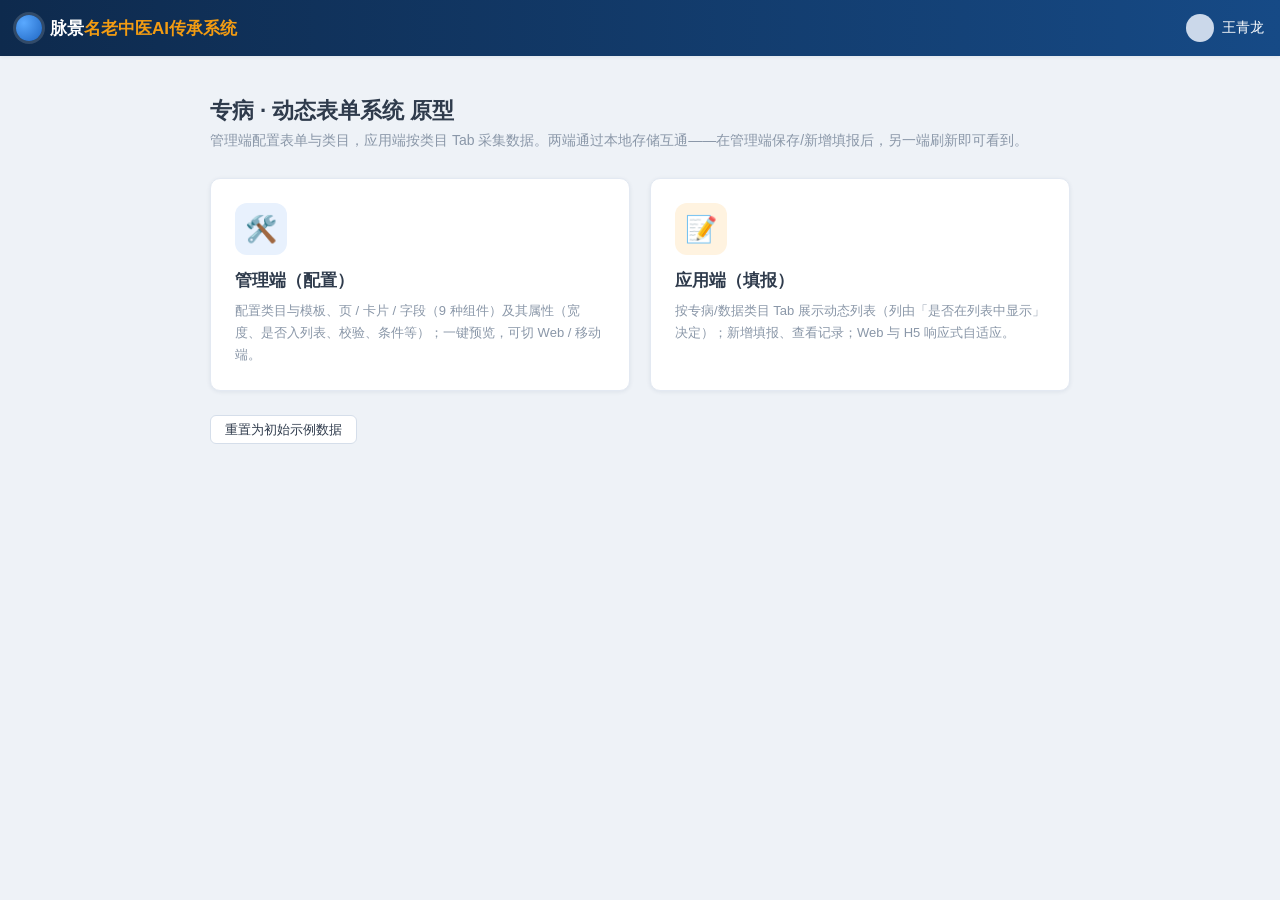
==== tcm-inheritance-system/原型设计/index.html @ 856a6b73 "tcm-inheritance-system 0.0.5 修改中" ====
<!DOCTYPE html>
<html lang="zh-CN">
<head>
<meta charset="UTF-8">
<meta name="viewport" content="width=device-width,initial-scale=1">
<title>专病动态表单系统 · 原型入口</title>
<link rel="stylesheet" href="shared/theme.css">
<style>
  .hero{max-width:900px;margin:0 auto;padding:40px 20px}
  .h-t{font-size:22px;font-weight:700;margin-bottom:6px}
  .h-s{color:var(--muted);margin-bottom:28px}
  .cards2{display:flex;gap:20px;flex-wrap:wrap}
  .entry{flex:1;min-width:260px;background:#fff;border:1px solid var(--border);border-radius:10px;padding:24px;box-shadow:var(--shadow);text-decoration:none;color:inherit;transition:.15s}
  .entry:hover{transform:translateY(-3px);box-shadow:0 8px 24px rgba(20,50,90,.14);border-color:var(--primary)}
  .entry .ico{width:52px;height:52px;border-radius:12px;display:flex;align-items:center;justify-content:center;font-size:26px;margin-bottom:14px}
  .entry.admin .ico{background:var(--primary-l)}
  .entry.app .ico{background:var(--orange-l)}
  .entry h3{margin:0 0 8px;font-size:17px}
  .entry p{margin:0;color:var(--muted);font-size:13px;line-height:1.7}
  .note{margin-top:26px;font-size:12px;color:var(--muted);line-height:1.8}
  .reset{margin-top:14px}
</style>
</head>
<body>
<div class="mj-top">
  <div class="mj-logo"><span class="dot"></span>脉景 <span class="accent">名老中医AI传承系统</span></div>
  <div class="mj-menu"></div>
  <div class="mj-user"><span class="av"></span><span>王青龙</span></div>
</div>
<div class="hero">
  <div class="h-t">专病 · 动态表单系统 原型</div>
  <div class="h-s">管理端配置表单与类目，应用端按类目 Tab 采集数据。两端通过本地存储互通——在管理端保存/新增填报后，另一端刷新即可看到。</div>
  <div class="cards2">
    <a class="entry admin" href="admin/index.html">
      <div class="ico">🛠️</div>
      <h3>管理端（配置）</h3>
      <p>配置类目与模板、页 / 卡片 / 字段（9 种组件）及其属性（宽度、是否入列表、校验、条件等）；一键预览，可切 Web / 移动端。</p>
    </a>
    <a class="entry app" href="app/index.html">
      <div class="ico">📝</div>
      <h3>应用端（填报）</h3>
      <p>按专病/数据类目 Tab 展示动态列表（列由「是否在列表中显示」决定）；新增填报、查看记录；Web 与 H5 响应式自适应。</p>
    </a>
  </div>
  <div class="reset" style="margin-top:24px"><button class="btn" onclick="MJ.Store.reset();location.reload()">重置为初始示例数据</button></div>
</div>
<script src="shared/store.js"></script>
</body>
</html>
---- tcm-inheritance-system/原型设计/shared/theme.css ----
/* 脉景 名老中医AI传承系统 · 原型主题 */
:root{
  --nav1:#0e2a4d; --nav2:#164a86; --nav-active:#1b62b8;
  --primary:#2b7de9; --primary-d:#1f66c2; --primary-l:#e8f1fd;
  --green:#2fb37e; --green-d:#249266;
  --orange:#f39c12; --orange-l:#fff3e0;
  --danger:#e45c5c;
  --bg:#eef2f7; --panel:#ffffff; --border:#e3e9f2; --border-d:#d5deea;
  --text:#2f3b4c; --muted:#8a97a8; --th:#f4f8fd; --hover:#eff6fe;
  --radius:6px; --shadow:0 1px 4px rgba(20,50,90,.08);
}
*{box-sizing:border-box}
html,body{margin:0;height:100%}
body{font-family:"Microsoft YaHei","PingFang SC",Arial,sans-serif;background:var(--bg);color:var(--text);font-size:14px}
a{color:var(--primary);text-decoration:none}
button{font-family:inherit;cursor:pointer}

/* ===== 顶部导航 ===== */
.mj-top{height:56px;background:linear-gradient(90deg,var(--nav1),var(--nav2));display:flex;align-items:center;color:#fff;padding:0 16px;box-shadow:var(--shadow);position:relative;z-index:20}
.mj-logo{display:flex;align-items:center;font-weight:700;font-size:17px;white-space:nowrap;margin-right:8px}
.mj-logo .dot{width:26px;height:26px;border-radius:50%;background:radial-gradient(circle at 30% 30%,#5aa9ff,#1f66c2);margin-right:8px;box-shadow:0 0 0 3px rgba(255,255,255,.15)}
.mj-logo .accent{color:var(--orange)}
.mj-modtab{background:var(--orange);color:#fff;padding:6px 18px;border-radius:4px;font-weight:600;margin:0 18px;font-size:14px}
.mj-menu{display:flex;gap:2px;flex:1;overflow:hidden}
.mj-menu a{color:#dbe6f5;padding:6px 12px;border-radius:4px;font-size:14px;white-space:nowrap}
.mj-menu a.active,.mj-menu a:not(.disabled):hover{background:rgba(255,255,255,.12);color:#fff}
.mj-menu a.disabled{opacity:.45;cursor:not-allowed}
.mj-user{display:flex;align-items:center;gap:8px;margin-left:12px;white-space:nowrap}
.mj-user .av{width:28px;height:28px;border-radius:50%;background:#cbd8ea}

/* ===== 步骤/箭头子导航 ===== */
.mj-steps{display:flex;gap:4px;padding:12px 18px;background:var(--panel);border-bottom:1px solid var(--border);overflow-x:auto}
.mj-step{position:relative;background:#eef2f7;color:#6a7688;padding:7px 26px 7px 20px;font-size:13px;border-radius:4px;white-space:nowrap;cursor:pointer;clip-path:polygon(0 0,calc(100% - 12px) 0,100% 50%,calc(100% - 12px) 100%,0 100%,12px 50%)}
.mj-step:first-child{clip-path:polygon(0 0,calc(100% - 12px) 0,100% 50%,calc(100% - 12px) 100%,0 100%)}
.mj-step.active{background:var(--primary);color:#fff}

/* ===== 通用按钮 ===== */
.btn{border:1px solid var(--border-d);background:#fff;color:var(--text);padding:7px 14px;border-radius:var(--radius);font-size:13px;line-height:1}
.btn:hover{border-color:var(--primary);color:var(--primary)}
.btn.primary{background:var(--primary);border-color:var(--primary);color:#fff}
.btn.primary:hover{background:var(--primary-d)}
.btn.green{background:var(--green);border-color:var(--green);color:#fff}
.btn.green:hover{background:var(--green-d)}
.btn.ghost{background:transparent}
.btn.sm{padding:4px 10px;font-size:12px}
.btn.block{width:100%}
.link{color:var(--primary);cursor:pointer;font-size:13px}
.link.danger{color:var(--danger)}
.link+.link{margin-left:10px}

/* ===== 面板/卡片 ===== */
.panel{background:var(--panel);border:1px solid var(--border);border-radius:var(--radius);box-shadow:var(--shadow)}
.panel-h{padding:12px 16px;border-bottom:1px solid var(--border);font-weight:600;display:flex;align-items:center;justify-content:space-between}

/* ===== 表格 ===== */
.tbl{width:100%;border-collapse:collapse;font-size:13px}
.tbl th{background:var(--th);color:#5c6b7e;text-align:left;padding:11px 12px;font-weight:600;border-bottom:1px solid var(--border)}
.tbl td{padding:11px 12px;border-bottom:1px solid var(--border);vertical-align:middle}
.tbl tbody tr:hover{background:var(--hover)}
.tag{display:inline-block;padding:1px 8px;border-radius:3px;font-size:12px}
.tag.warn{background:var(--orange-l);color:var(--orange)}
.tag.info{background:var(--primary-l);color:var(--primary)}
.tag.gray{background:#eef2f7;color:var(--muted)}

/* ===== 表单控件 ===== */
.field{margin-bottom:14px}
.field>label{display:block;margin-bottom:6px;color:#41506a;font-size:13px}
.field.req>label::before{content:"*";color:var(--danger);margin-right:3px}
.ctrl,input.ctrl,textarea.ctrl,select.ctrl{width:100%;border:1px solid var(--border-d);border-radius:var(--radius);padding:8px 10px;font-size:13px;background:#fff;color:var(--text)}
.ctrl:focus{outline:none;border-color:var(--primary);box-shadow:0 0 0 2px var(--primary-l)}
/* 统一美化下拉框 */
select.ctrl,.subt select{appearance:none;-webkit-appearance:none;-moz-appearance:none;padding-right:30px;cursor:pointer;background-image:url('data:image/svg+xml;utf8,<svg xmlns="http://www.w3.org/2000/svg" width="12" height="12" viewBox="0 0 12 12"><path d="M2.5 4.5l3.5 3.5 3.5-3.5" fill="none" stroke="%238a97a8" stroke-width="1.5" stroke-linecap="round"/></svg>');background-repeat:no-repeat;background-position:right 10px center}
select.ctrl:hover,.subt select:hover{border-color:var(--primary)}
select.ctrl:focus{outline:none;border-color:var(--primary);box-shadow:0 0 0 2px var(--primary-l)}
select.ctrl option{color:var(--text)}
textarea.ctrl{resize:vertical;min-height:66px}
.hint{color:var(--muted);font-size:12px;margin-top:4px}
.opts{display:flex;flex-wrap:wrap;gap:8px 18px}
.opts.col{flex-direction:column;gap:8px}
.opt{display:inline-flex;align-items:center;gap:6px;cursor:pointer}
.suffix{display:flex;width:100%;align-items:stretch;border:1px solid var(--border-d);border-radius:var(--radius);overflow:hidden;background:#fff}
.suffix input{border:none;flex:1;min-width:0;padding:8px 10px;font-size:13px;color:var(--text);background:transparent}
.suffix input:focus{outline:none}
.suffix:focus-within{border-color:var(--primary);box-shadow:0 0 0 2px var(--primary-l)}
.suffix .u{padding:0 12px;color:var(--muted);background:#f5f8fc;display:flex;align-items:center;border-left:1px solid var(--border-d);font-size:13px;white-space:nowrap}
/* 去掉数字输入框原生上下箭头 */
input[type=number]{-moz-appearance:textfield}
input[type=number]::-webkit-outer-spin-button,input[type=number]::-webkit-inner-spin-button{-webkit-appearance:none;margin:0}
.err{color:var(--danger);font-size:12px;margin-top:4px}

/* 布局：行/列（负边距 gutter，百分比精确相加） */
.mj-row{display:flex;flex-wrap:nowrap;align-items:flex-start;margin:0 -8px}
.mj-col{min-width:0;padding:0 8px;box-sizing:border-box}
.mj-col .field{margin-bottom:0}
.mj-row+.mj-row{margin-top:14px}

/* 子表 */
.subt-wrap{overflow-x:auto;border:1px solid var(--border);border-radius:var(--radius)}
.subt{width:100%;border-collapse:collapse;font-size:13px;min-width:520px}
.subt th{background:var(--th);padding:8px 10px;text-align:left;font-weight:600;border-bottom:1px solid var(--border);white-space:nowrap;position:sticky;top:0}
.subt td{padding:6px 8px;border-bottom:1px solid var(--border)}
.subt td input,.subt td select{width:100%;border:1px solid var(--border-d);border-radius:4px;padding:6px}
.subt .idx{width:40px;text-align:center;color:var(--muted)}
.subt .op{width:52px;text-align:center}

/* 多选下拉 */
.ms{position:relative}
.ms-disp{cursor:pointer;min-height:36px;display:flex;align-items:center;white-space:nowrap;overflow:hidden;text-overflow:ellipsis}
.ms-disp.placeholder{color:var(--muted)}
.ms-disp::after{content:"▾";margin-left:auto;padding-left:8px;color:var(--muted)}
.ms-panel{display:none;position:absolute;z-index:30;top:100%;left:0;right:0;background:#fff;border:1px solid var(--border-d);border-radius:var(--radius);box-shadow:var(--shadow);max-height:220px;overflow:auto;margin-top:2px;padding:4px}
.ms.open .ms-panel{display:block}
.ms-opt{display:flex;align-items:center;gap:8px;padding:7px 8px;cursor:pointer;border-radius:4px}
.ms-opt:hover{background:var(--hover)}

/* 标签文本 */
.tags-field .chips{display:flex;flex-wrap:wrap;gap:6px;margin-bottom:6px}
.tags-field .chip{background:var(--primary-l);color:var(--primary);border-radius:14px;padding:3px 10px;font-size:12px;display:inline-flex;gap:6px;align-items:center}
.tags-field .chip-x{cursor:pointer;font-weight:700}
.tags-field .cand{display:flex;flex-wrap:wrap;gap:6px;margin-top:6px}
.tags-field .cand .w{border:1px dashed var(--border-d);border-radius:14px;padding:3px 10px;font-size:12px;color:var(--muted);cursor:pointer}
.tags-field .cand .w:hover{border-color:var(--primary);color:var(--primary)}

/* 图片上传 */
.imgs{display:flex;flex-wrap:wrap;gap:10px}
.imgs .thumb{width:76px;height:76px;border-radius:var(--radius);border:1px solid var(--border);object-fit:cover;position:relative}
.img-add{width:76px;height:76px;border:1px dashed var(--border-d);border-radius:var(--radius);display:flex;align-items:center;justify-content:center;color:var(--muted);font-size:26px;cursor:pointer}

/* 表单卡片(填报页) */
.form-card{background:#fff;border:1px solid var(--border);border-radius:var(--radius);margin-bottom:16px}
.form-card>.h{padding:11px 16px;border-bottom:1px solid var(--border);font-weight:600;background:#fafcff;border-radius:var(--radius) var(--radius) 0 0}
.form-card>.b{padding:16px}
.page-nav{display:flex;align-items:center;gap:8px;flex-wrap:wrap;margin-bottom:14px}
.page-pill{padding:6px 14px;border-radius:20px;background:#eef2f7;color:#6a7688;font-size:13px}
.page-pill.active{background:var(--primary);color:#fff}
.page-pill .n{opacity:.7;margin-left:4px}

/* 弹窗 */
.mask{position:fixed;inset:0;background:rgba(20,40,70,.45);display:flex;align-items:center;justify-content:center;z-index:100}
.modal{background:#fff;border-radius:8px;box-shadow:0 12px 40px rgba(0,0,0,.2);max-width:94vw;max-height:92vh;display:flex;flex-direction:column}
.modal .m-h{padding:14px 18px;border-bottom:1px solid var(--border);font-weight:600;display:flex;justify-content:space-between;align-items:center}
.modal .m-b{padding:18px;overflow:auto}
.modal .m-f{padding:12px 18px;border-top:1px solid var(--border);display:flex;justify-content:flex-end;gap:10px}
.x{cursor:pointer;color:var(--muted);font-size:20px;line-height:1}

/* 抽屉 */
.drawer{position:fixed;top:0;right:0;height:100%;background:#fff;box-shadow:-6px 0 24px rgba(0,0,0,.15);z-index:100;display:flex;flex-direction:column;width:720px;max-width:96vw}
.drawer .d-h{padding:14px 18px;border-bottom:1px solid var(--border);font-weight:600;display:flex;justify-content:space-between;align-items:center}
.drawer .d-b{padding:18px;overflow:auto;flex:1}
.drawer .d-f{padding:12px 18px;border-top:1px solid var(--border);display:flex;justify-content:flex-end;gap:10px}
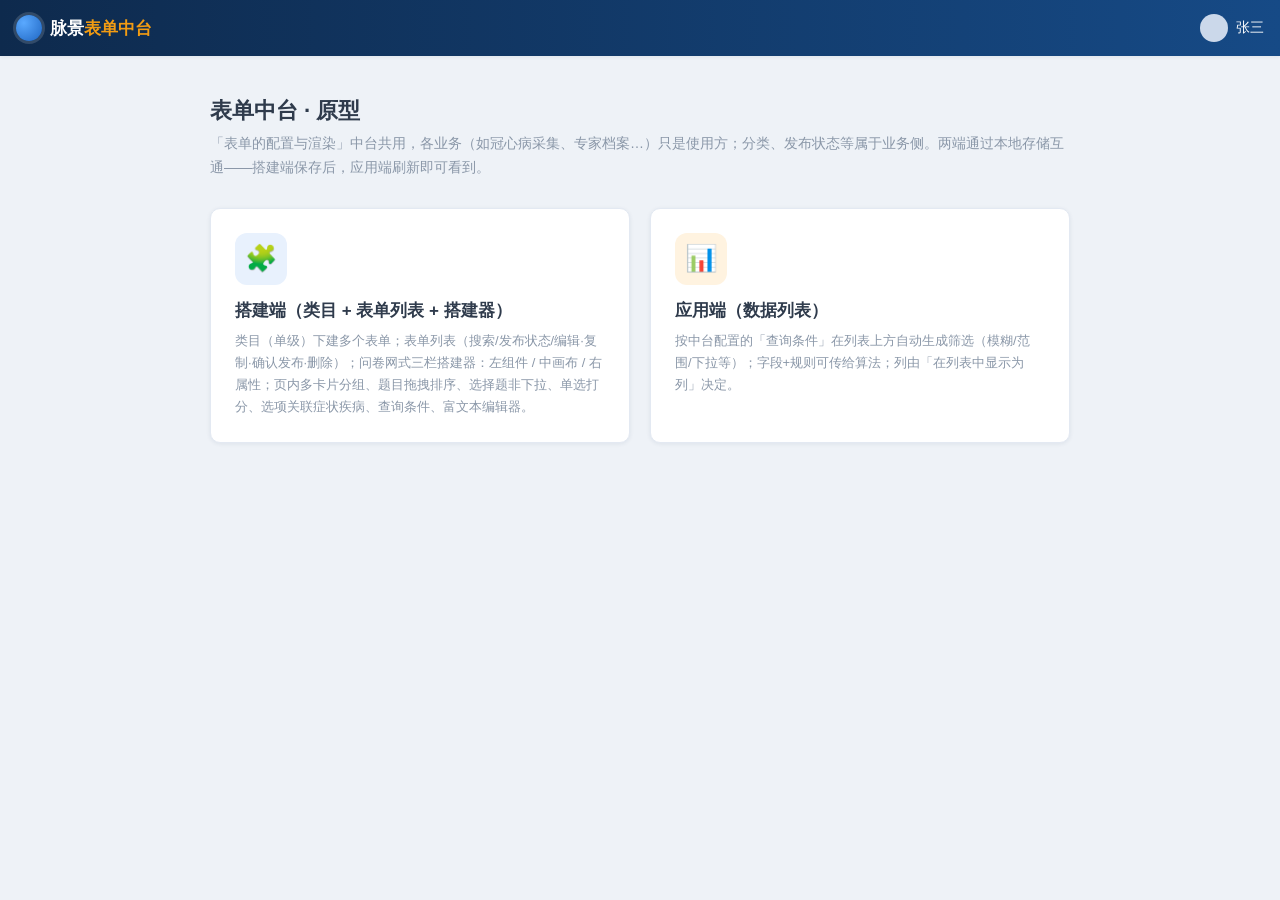
==== commit bec7fc9e: "tcm-inheritance-system 0.0.5 修改中" ====
--- a/tcm-inheritance-system/原型设计/index.html
+++ b/tcm-inheritance-system/原型设计/index.html
@@ -3,46 +3,43 @@
 <head>
 <meta charset="UTF-8">
 <meta name="viewport" content="width=device-width,initial-scale=1">
-<title>专病动态表单系统 · 原型入口</title>
+<title>表单中台 · 原型入口</title>
 <link rel="stylesheet" href="shared/theme.css">
 <style>
   .hero{max-width:900px;margin:0 auto;padding:40px 20px}
   .h-t{font-size:22px;font-weight:700;margin-bottom:6px}
-  .h-s{color:var(--muted);margin-bottom:28px}
+  .h-s{color:var(--muted);margin-bottom:28px;line-height:1.7}
   .cards2{display:flex;gap:20px;flex-wrap:wrap}
   .entry{flex:1;min-width:260px;background:#fff;border:1px solid var(--border);border-radius:10px;padding:24px;box-shadow:var(--shadow);text-decoration:none;color:inherit;transition:.15s}
   .entry:hover{transform:translateY(-3px);box-shadow:0 8px 24px rgba(20,50,90,.14);border-color:var(--primary)}
-  .entry .ico{width:52px;height:52px;border-radius:12px;display:flex;align-items:center;justify-content:center;font-size:26px;margin-bottom:14px}
-  .entry.admin .ico{background:var(--primary-l)}
+  .entry .ico{width:52px;height:52px;border-radius:12px;display:flex;align-items:center;justify-content:center;font-size:26px;margin-bottom:14px;background:var(--primary-l)}
   .entry.app .ico{background:var(--orange-l)}
   .entry h3{margin:0 0 8px;font-size:17px}
   .entry p{margin:0;color:var(--muted);font-size:13px;line-height:1.7}
-  .note{margin-top:26px;font-size:12px;color:var(--muted);line-height:1.8}
-  .reset{margin-top:14px}
+  .reset{margin-top:24px}
 </style>
 </head>
 <body>
 <div class="mj-top">
-  <div class="mj-logo"><span class="dot"></span>脉景 <span class="accent">名老中医AI传承系统</span></div>
+  <div class="mj-logo"><span class="dot"></span>脉景 <span class="accent">表单中台</span></div>
   <div class="mj-menu"></div>
-  <div class="mj-user"><span class="av"></span><span>王青龙</span></div>
+  <div class="mj-user"><span class="av"></span><span>张三</span></div>
 </div>
 <div class="hero">
-  <div class="h-t">专病 · 动态表单系统 原型</div>
-  <div class="h-s">管理端配置表单与类目，应用端按类目 Tab 采集数据。两端通过本地存储互通——在管理端保存/新增填报后，另一端刷新即可看到。</div>
+  <div class="h-t">表单中台 · 原型</div>
+  <div class="h-s">「表单的配置与渲染」中台共用，各业务（如冠心病采集、专家档案…）只是使用方；分类、发布状态等属于业务侧。两端通过本地存储互通——搭建端保存后，应用端刷新即可看到。</div>
   <div class="cards2">
-    <a class="entry admin" href="admin/index.html">
-      <div class="ico">🛠️</div>
-      <h3>管理端（配置）</h3>
-      <p>配置类目与模板、页 / 卡片 / 字段（9 种组件）及其属性（宽度、是否入列表、校验、条件等）；一键预览，可切 Web / 移动端。</p>
+    <a class="entry" href="admin/index.html">
+      <div class="ico">🧩</div>
+      <h3>搭建端（类目 + 表单列表 + 搭建器）</h3>
+      <p>类目（单级）下建多个表单；表单列表（搜索/发布状态/编辑·复制·确认发布·删除）；问卷网式三栏搭建器：左组件 / 中画布 / 右属性；页内多卡片分组、题目拖拽排序、选择题非下拉、单选打分、选项关联症状疾病、查询条件、富文本编辑器。</p>
     </a>
     <a class="entry app" href="app/index.html">
-      <div class="ico">📝</div>
-      <h3>应用端（填报）</h3>
-      <p>按专病/数据类目 Tab 展示动态列表（列由「是否在列表中显示」决定）；新增填报、查看记录；Web 与 H5 响应式自适应。</p>
+      <div class="ico">📊</div>
+      <h3>应用端（数据列表）</h3>
+      <p>按中台配置的「查询条件」在列表上方自动生成筛选（模糊/范围/下拉等）；字段+规则可传给算法；列由「在列表中显示为列」决定。</p>
     </a>
   </div>
-  <div class="reset" style="margin-top:24px"><button class="btn" onclick="MJ.Store.reset();location.reload()">重置为初始示例数据</button></div>
 </div>
 <script src="shared/store.js"></script>
 </body>
--- a/tcm-inheritance-system/原型设计/shared/theme.css
+++ b/tcm-inheritance-system/原型设计/shared/theme.css
@@ -148,3 +148,149 @@
 .drawer .d-h{padding:14px 18px;border-bottom:1px solid var(--border);font-weight:600;display:flex;justify-content:space-between;align-items:center}
 .drawer .d-b{padding:18px;overflow:auto;flex:1}
 .drawer .d-f{padding:12px 18px;border-top:1px solid var(--border);display:flex;justify-content:flex-end;gap:10px}
+
+/* ========== 新模型：问卷网风格题目渲染（预览/填报共用） ========== */
+.ph{color:var(--muted);font-style:normal}
+.q{padding:14px 0;border-bottom:1px solid #f0f3f8}
+.q-h{font-size:15px;color:#2f3b4c;margin-bottom:12px;line-height:1.5}
+.q-req{color:var(--danger);margin-right:2px}
+.q-no{color:#8a97a8;margin-right:2px}
+.q-title{font-weight:500}
+.q-opts{display:flex;flex-direction:column;gap:10px}
+.q-opts.cols2{display:grid;grid-template-columns:1fr 1fr;gap:10px 24px}
+.q-opt{display:flex;align-items:center;gap:10px;color:#41506a;cursor:default}
+.q-opt-t{flex:1}
+.q-radio{width:18px;height:18px;border:1px solid #c7d0dd;border-radius:50%;flex:none;background:#f3f6fb}
+.q-check{width:18px;height:18px;border:1px solid #c7d0dd;border-radius:4px;flex:none;background:#f3f6fb}
+.q-score{color:var(--muted);font-size:13px}
+.q-input{width:100%;border:1px solid var(--border-d);border-radius:6px;padding:9px 11px;font-size:14px;background:#fafcff;color:var(--text)}
+.q-num{display:flex;gap:8px;align-items:center}.q-num .q-input{flex:1}
+.q-unit{color:var(--muted)}
+.q-rich{padding:12px 14px;background:#f7f9fc;border-radius:6px;color:#5c6b7e;font-size:13px;line-height:1.8;border:none}
+.q-img{width:80px;height:80px;border:1px dashed var(--border-d);border-radius:6px;display:flex;align-items:center;justify-content:center;color:var(--muted);font-size:26px}
+.q-tags{display:flex;flex-wrap:wrap;gap:8px;align-items:center}
+.q-chip{background:var(--primary-l);color:var(--primary);border-radius:14px;padding:3px 10px;font-size:12px}
+.q-taginput{flex:1;min-width:140px}
+.q-sub{border:1px dashed var(--border-d);border-radius:6px;padding:14px;color:var(--muted);text-align:center}
+
+/* 预览容器 */
+.pv-wrap{background:#eef2f7;min-height:100vh}
+.pv-toolbar{display:flex;justify-content:center;gap:10px;padding:14px;background:#fff;border-bottom:1px solid var(--border);position:sticky;top:0;z-index:5}
+.pv-seg{display:inline-flex;border:1px solid var(--border-d);border-radius:8px;overflow:hidden}
+.pv-seg button{border:none;background:#fff;padding:8px 20px;font-size:13px;color:#6a7688}
+.pv-seg button.active{background:var(--primary);color:#fff}
+.pv-stage{display:flex;justify-content:center;padding:28px 16px}
+.pv-paper{background:#fff;border-radius:12px;box-shadow:0 4px 24px rgba(20,50,90,.08);padding:36px 40px;width:800px;max-width:100%}
+.pv-paper.mobile{width:390px;padding:24px 20px;border-radius:26px;border:8px solid #e6ebf3}
+.pv-title{font-size:22px;font-weight:600;text-align:center;margin-bottom:22px;color:#2f3b4c}
+.pv-theme{font-size:16px;font-weight:600;text-align:center;color:#41506a;margin:10px 0 6px}
+.pv-page{font-size:12px;color:var(--muted);text-align:center;margin-bottom:8px}
+.pv-page-sec+.pv-page-sec{margin-top:6px}
+
+/* ========== 三栏搭建器（问卷网风格） ========== */
+.bd{display:flex;height:calc(100vh - 56px)}
+.bd-left{width:230px;flex:none;background:#fff;border-right:1px solid var(--border);overflow:auto;padding:14px}
+.bd-mid{flex:1;overflow:auto;background:#eef2f7;padding:22px 26px}
+.bd-right{width:320px;flex:none;background:#fff;border-left:1px solid var(--border);overflow:auto;padding:16px}
+.bd-grp{margin-bottom:16px}
+.bd-grp-t{font-size:12px;color:var(--muted);margin-bottom:8px;letter-spacing:1px}
+.bd-types{display:grid;grid-template-columns:1fr 1fr;gap:8px}
+.bd-type{border:1px solid var(--border-d);border-radius:8px;padding:9px 6px;text-align:center;font-size:13px;color:#41506a;cursor:grab;background:#fff;user-select:none;transition:.12s}
+.bd-type:hover{border-color:var(--primary);color:var(--primary);background:var(--primary-l)}
+.bd-type.dragging{opacity:.4}
+
+.cv{width:820px;max-width:100%;margin:0 auto;background:#fff;border-radius:12px;box-shadow:var(--shadow);padding:26px 30px 40px}
+.cv-title{width:100%;border:none;border-bottom:2px solid transparent;text-align:center;font-size:22px;font-weight:600;padding:8px 0;color:#2f3b4c}
+.cv-title:focus{outline:none;border-bottom-color:var(--primary)}
+.cv-title::placeholder{color:#c2ccd9;font-weight:400}
+.pg-tabs{display:flex;gap:6px;flex-wrap:wrap;align-items:center;border-bottom:1px solid var(--border);padding:14px 0;margin-bottom:6px}
+.pg-tab{padding:6px 12px;border-radius:6px;background:#eef2f7;color:#6a7688;font-size:13px;cursor:pointer;display:flex;align-items:center;gap:6px}
+.pg-tab.active{background:var(--primary);color:#fff}
+.pg-tab .x{cursor:pointer;opacity:.7}
+.pg-add{width:30px;height:30px;border-radius:6px;border:1px dashed var(--border-d);background:#fff;color:var(--muted);font-size:16px}
+.pg-add:disabled{opacity:.4;cursor:not-allowed}
+.cv-theme{width:100%;border:none;text-align:center;font-size:16px;font-weight:600;color:#41506a;padding:10px 0}
+.cv-theme:focus{outline:none}
+.cv-theme::placeholder{color:#c2ccd9;font-weight:400}
+
+/* 画布中的题目卡片 */
+.qc{border:1px solid transparent;border-radius:8px;padding:6px 12px;margin:4px 0;position:relative;transition:.12s}
+.qc:hover{background:#f7faff}
+.qc.sel{border-color:var(--primary);background:#f5f9ff;box-shadow:0 0 0 2px var(--primary-l)}
+.qc.drop-before{box-shadow:0 -3px 0 var(--primary)}
+.qc.drop-after{box-shadow:0 3px 0 var(--primary)}
+.qc-drag{position:absolute;left:-4px;top:10px;color:#c2ccd9;cursor:grab;font-size:14px;padding:2px}
+.qc-ops{display:flex;gap:16px;align-items:center;padding:8px 0 4px;border-top:1px dashed #eef0f4;margin-top:8px;font-size:13px;color:#6a7688}
+.qc-ops label{display:flex;align-items:center;gap:5px;cursor:pointer}
+.qc-ops .op{cursor:pointer}
+.qc-ops .op:hover{color:var(--primary)}
+.qc-ops .op.del:hover{color:var(--danger)}
+.qc-type{position:absolute;right:10px;top:8px;font-size:11px;background:#eef2f7;color:#8a97a8;border-radius:4px;padding:1px 7px}
+
+/* 右栏属性 */
+.pp-empty{color:var(--muted);font-size:13px;text-align:center;padding:40px 0}
+.pp-sec{margin-bottom:18px}
+.pp-sec-t{font-size:12px;color:var(--muted);letter-spacing:1px;margin-bottom:8px;padding-bottom:6px;border-bottom:1px solid var(--border)}
+.pp-row{margin-bottom:10px}
+.pp-row>label{display:block;font-size:12px;color:#6a7688;margin-bottom:4px}
+.pp-opt{display:flex;align-items:center;gap:6px;margin-bottom:7px}
+.pp-opt input.txt{flex:1;min-width:0;border:1px solid var(--border-d);border-radius:5px;padding:6px 8px;font-size:13px}
+.pp-opt input.score{width:56px;border:1px solid var(--border-d);border-radius:5px;padding:6px;font-size:13px}
+.pp-opt .link{white-space:nowrap;font-size:12px}
+.pp-opt .rm{color:#c2ccd9;cursor:pointer;font-weight:700}
+.pp-opt .rm:hover{color:var(--danger)}
+.pp-linked{flex:1;background:#f3f6fb;border:1px solid var(--border-d);border-radius:5px;padding:6px 8px;font-size:13px;color:#41506a;display:flex;justify-content:space-between;align-items:center}
+.pp-add-opt{color:var(--primary);cursor:pointer;font-size:13px;margin-top:4px;display:inline-block}
+.sw{display:inline-block;position:relative;width:40px;height:22px;border-radius:12px;background:#d5deea;cursor:pointer;transition:.15s;flex:none;vertical-align:middle}
+.sw.on{background:var(--primary)}
+.sw::after{content:"";position:absolute;top:2px;left:2px;width:18px;height:18px;border-radius:50%;background:#fff;transition:.15s}
+.sw.on::after{left:20px}
+.pp-switch{display:flex;align-items:center;justify-content:space-between;margin-bottom:10px}
+.pp-switch span{font-size:13px;color:#41506a}
+
+/* ===== 卡片分组（画布） ===== */
+.cardblk{border:1px solid var(--border);border-radius:10px;background:#fff;padding:4px 14px 12px;margin:14px 0;position:relative}
+.cardblk.cur{border-color:var(--primary);box-shadow:0 0 0 2px var(--primary-l)}
+.cardblk-h{display:flex;align-items:center;justify-content:space-between;padding:8px 0;border-bottom:1px dashed #eef0f4;margin-bottom:4px}
+.cardblk-t{border:none;font-size:15px;font-weight:600;color:#41506a;flex:1;padding:4px 0;background:transparent}
+.cardblk-t:focus{outline:none}
+.cardblk-t::placeholder{color:#c2ccd9;font-weight:400}
+.cardblk-del{font-size:12px;color:#8a97a8;cursor:pointer;white-space:nowrap;margin-left:10px}
+.cardblk-del:hover{color:var(--danger)}
+.card-add{display:block;width:100%;border:1px dashed var(--border-d);background:#fff;color:var(--primary);border-radius:8px;padding:10px;margin-top:10px;font-size:14px}
+.card-add:hover{background:var(--primary-l)}
+
+/* ===== 中间选项编辑 ===== */
+.cq-opts{display:flex;flex-direction:column;gap:9px;margin:8px 0}
+.cq-opt{display:flex;align-items:center;gap:9px}
+.cq-opt .mark{width:16px;height:16px;border:1px solid #c7d0dd;flex:none;background:#f3f6fb}
+.cq-opt .mark.radio{border-radius:50%}
+.cq-opt .mark.check{border-radius:4px}
+.cq-opt input.otext{flex:1;min-width:0;border:1px solid var(--border-d);border-radius:6px;padding:7px 9px;font-size:14px}
+.cq-opt input.otext:focus{outline:none;border-color:var(--primary)}
+.cq-opt input.oscore{width:60px;border:1px solid var(--border-d);border-radius:6px;padding:7px;font-size:13px;text-align:center}
+.cq-opt .olink{white-space:nowrap;color:var(--primary);cursor:pointer;font-size:13px}
+.cq-opt .olinked{flex:1;background:#f3f6fb;border:1px solid var(--border-d);border-radius:6px;padding:7px 9px;font-size:14px;display:flex;justify-content:space-between;align-items:center}
+.cq-opt .orm{color:#c2ccd9;cursor:pointer;font-weight:700;padding:0 2px}
+.cq-opt .orm:hover{color:var(--danger)}
+.cq-addopt{color:var(--primary);cursor:pointer;font-size:14px;display:inline-block;margin-top:2px}
+
+/* ===== 富文本编辑器 ===== */
+.cq-rich-tb{display:flex;gap:4px;margin:6px 0}
+.cq-rich-tb button{border:1px solid var(--border-d);background:#fff;border-radius:4px;padding:3px 9px;font-size:13px;cursor:pointer}
+.cq-rich-tb button:hover{border-color:var(--primary)}
+.cq-rich-ed,.q-rich-edit{min-height:64px;border:1px solid var(--border-d);border-radius:6px;padding:9px 11px;font-size:14px;line-height:1.7;background:#fff}
+.cq-rich-ed:focus,.q-rich-edit:focus{outline:none;border-color:var(--primary)}
+
+/* ===== 预览卡片 & 题目提示 ===== */
+.pv-card{border:1px solid #eef0f4;border-radius:8px;padding:4px 16px 6px;margin:14px 0}
+.pv-card-t{font-weight:600;color:#41506a;padding:10px 0 2px;font-size:15px}
+.q-hint{color:#8a97a8;font-size:12px;margin:-4px 0 8px}
+.q-real{width:16px;height:16px;flex:none}
+
+/* 画布内：可编辑题目标题 + 关联开关 */
+.q-title-input{border:none;border-bottom:1px solid transparent;font-size:15px;font-weight:500;color:#2f3b4c;padding:2px 0;flex:1;min-width:0;background:transparent}
+.q-title-input:focus{outline:none;border-bottom-color:var(--primary)}
+.q-title-input::placeholder{color:#c2ccd9;font-weight:400}
+.q-head-row{display:flex;align-items:center;gap:4px;margin-bottom:10px}
+.link-toggle{display:inline-flex;align-items:center;gap:6px;font-size:12px;color:#6a7688;margin:2px 0 8px;cursor:pointer}
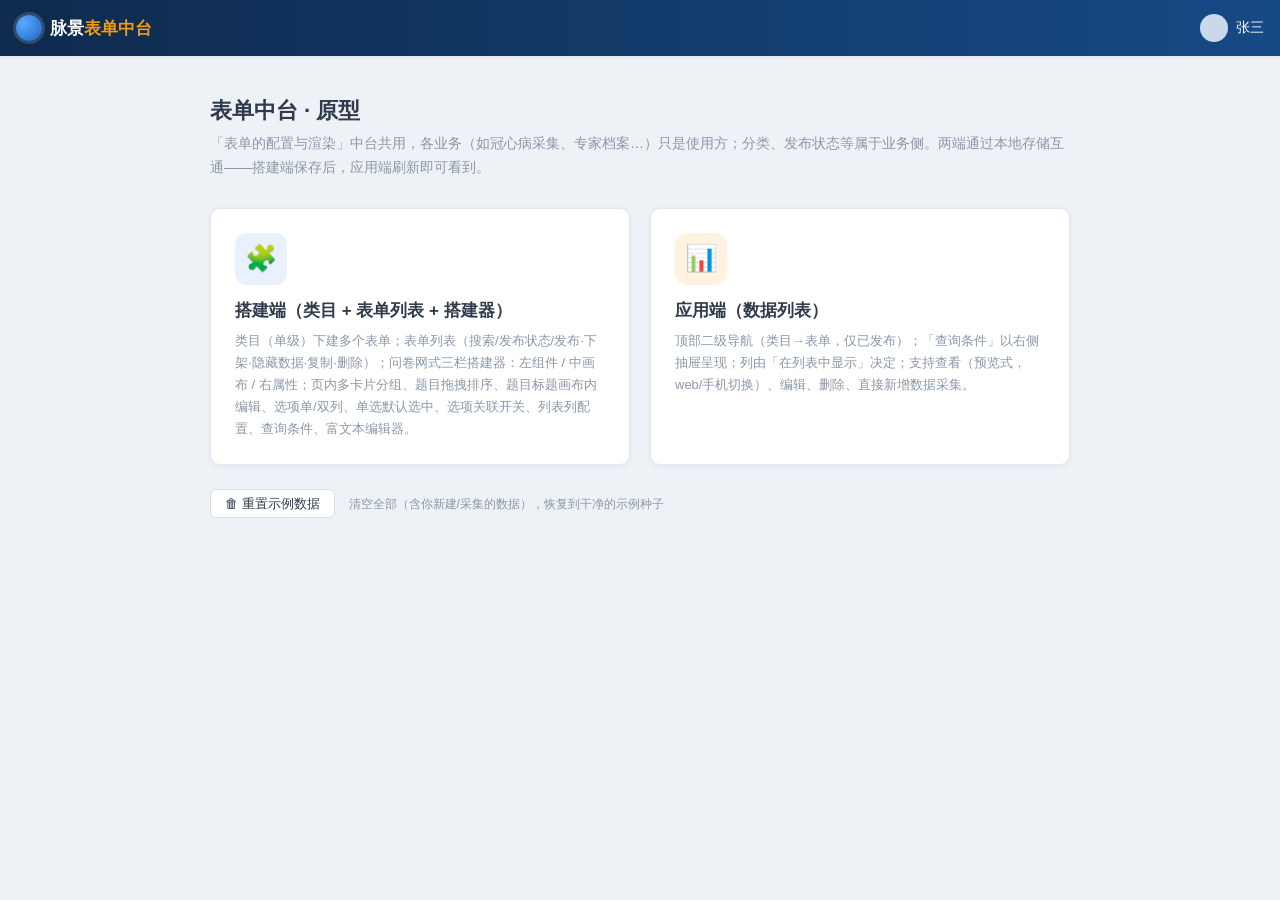
==== commit d2b138fa: "tcm-inheritance-system 0.0.6 原型完成" ====
--- a/tcm-inheritance-system/原型设计/index.html
+++ b/tcm-inheritance-system/原型设计/index.html
@@ -32,15 +32,22 @@
     <a class="entry" href="admin/index.html">
       <div class="ico">🧩</div>
       <h3>搭建端（类目 + 表单列表 + 搭建器）</h3>
-      <p>类目（单级）下建多个表单；表单列表（搜索/发布状态/编辑·复制·确认发布·删除）；问卷网式三栏搭建器：左组件 / 中画布 / 右属性；页内多卡片分组、题目拖拽排序、选择题非下拉、单选打分、选项关联症状疾病、查询条件、富文本编辑器。</p>
+      <p>类目（单级）下建多个表单；表单列表（搜索/发布状态/发布·下架·隐藏数据·复制·删除）；问卷网式三栏搭建器：左组件 / 中画布 / 右属性；页内多卡片分组、题目拖拽排序、题目标题画布内编辑、选项单/双列、单选默认选中、选项关联开关、列表列配置、查询条件、富文本编辑器。</p>
     </a>
     <a class="entry app" href="app/index.html">
       <div class="ico">📊</div>
       <h3>应用端（数据列表）</h3>
-      <p>按中台配置的「查询条件」在列表上方自动生成筛选（模糊/范围/下拉等）；字段+规则可传给算法；列由「在列表中显示为列」决定。</p>
+      <p>顶部二级导航（类目→表单，仅已发布）；「查询条件」以右侧抽屉呈现；列由「在列表中显示」决定；支持查看（预览式，web/手机切换）、编辑、删除、直接新增数据采集。</p>
     </a>
+  </div>
+  <div class="reset">
+    <button class="btn" onclick="resetAll()">🗑 重置示例数据</button>
+    <span class="hint" style="margin-left:10px">清空全部（含你新建/采集的数据），恢复到干净的示例种子</span>
   </div>
 </div>
 <script src="shared/store.js"></script>
+<script>
+function resetAll(){ if(confirm('确认清空所有本地数据并恢复示例？此操作不可撤销。')){ MJ.Store.reset(); location.reload(); } }
+</script>
 </body>
 </html>
--- a/tcm-inheritance-system/原型设计/shared/theme.css
+++ b/tcm-inheritance-system/原型设计/shared/theme.css
@@ -57,7 +57,7 @@
 .tbl th{background:var(--th);color:#5c6b7e;text-align:left;padding:11px 12px;font-weight:600;border-bottom:1px solid var(--border)}
 .tbl td{padding:11px 12px;border-bottom:1px solid var(--border);vertical-align:middle}
 .tbl tbody tr:hover{background:var(--hover)}
-.tag{display:inline-block;padding:1px 8px;border-radius:3px;font-size:12px}
+.tag{display:inline-block;padding:1px 8px;border-radius:3px;font-size:12px;white-space:nowrap}
 .tag.warn{background:var(--orange-l);color:var(--orange)}
 .tag.info{background:var(--primary-l);color:var(--primary)}
 .tag.gray{background:#eef2f7;color:var(--muted)}
@@ -186,6 +186,14 @@
 .pv-theme{font-size:16px;font-weight:600;text-align:center;color:#41506a;margin:10px 0 6px}
 .pv-page{font-size:12px;color:var(--muted);text-align:center;margin-bottom:8px}
 .pv-page-sec+.pv-page-sec{margin-top:6px}
+/* 预览/填报分页 */
+.pv-pager{display:flex;justify-content:center;gap:8px;margin:0 0 18px}
+.pv-pagi{min-width:28px;height:28px;padding:0 4px;border-radius:50%;display:inline-flex;align-items:center;justify-content:center;font-size:13px;background:#eef2f7;color:#6a7688;cursor:pointer}
+.pv-pagi:hover{background:var(--hover);color:var(--primary)}
+.pv-pagi.active{background:var(--primary);color:#fff}
+.pv-pagenav{display:flex;justify-content:space-between;align-items:center;margin-top:22px;border-top:1px solid #f0f3f8;padding-top:16px}
+.pv-pageinfo{color:var(--muted);font-size:13px}
+.pv-pagenav .btn:disabled{opacity:.45;cursor:not-allowed;border-color:var(--border-d);color:var(--text)}
 
 /* ========== 三栏搭建器（问卷网风格） ========== */
 .bd{display:flex;height:calc(100vh - 56px)}
@@ -220,12 +228,23 @@
 .qc.drop-before{box-shadow:0 -3px 0 var(--primary)}
 .qc.drop-after{box-shadow:0 3px 0 var(--primary)}
 .qc-drag{position:absolute;left:-4px;top:10px;color:#c2ccd9;cursor:grab;font-size:14px;padding:2px}
-.qc-ops{display:flex;gap:16px;align-items:center;padding:8px 0 4px;border-top:1px dashed #eef0f4;margin-top:8px;font-size:13px;color:#6a7688}
+.qc-ops{display:flex;gap:18px;align-items:center;flex-wrap:wrap;padding:8px 0 4px;border-top:1px dashed #eef0f4;margin-top:8px;font-size:13px;color:#6a7688}
 .qc-ops label{display:flex;align-items:center;gap:5px;cursor:pointer}
 .qc-ops .op{cursor:pointer}
 .qc-ops .op:hover{color:var(--primary)}
 .qc-ops .op.del:hover{color:var(--danger)}
 .qc-type{position:absolute;right:10px;top:8px;font-size:11px;background:#eef2f7;color:#8a97a8;border-radius:4px;padding:1px 7px}
+.qc.ro{cursor:pointer}
+.qc-ro-mask{position:absolute;inset:0;z-index:3;cursor:pointer;border-radius:8px}
+.pp-ro-note{background:#fff6e8;color:#c77b12;border:1px solid #f0e0c4;border-radius:6px;padding:8px 10px;font-size:12px;margin-bottom:14px}
+/* 只读（已发布）属性面板：控件呈禁用态（置灰、不可点） */
+#props.ro .sw{opacity:.4;pointer-events:none;background:#c7d0dd}
+#props.ro .sw.on{background:#aab8cc}
+#props.ro .cq-cols button{cursor:not-allowed}
+#props.ro .cq-cols button.on{background:#aab8cc;border-color:#aab8cc}
+#props.ro .ctrl,#props.ro input,#props.ro select,#props.ro textarea{background:#f4f6f9;color:#9aa7b6;cursor:not-allowed;border-color:#e3e9f2}
+.cq-cols button:disabled{opacity:.7;cursor:not-allowed}
+.btn:disabled{opacity:.5;cursor:not-allowed}
 
 /* 右栏属性 */
 .pp-empty{color:var(--muted);font-size:13px;text-align:center;padding:40px 0}
@@ -262,10 +281,15 @@
 
 /* ===== 中间选项编辑 ===== */
 .cq-opts{display:flex;flex-direction:column;gap:9px;margin:8px 0}
+.cq-opts.cols2{display:grid;grid-template-columns:1fr 1fr;gap:9px 20px}
+/* 富文本：画布占位框 */
+.q-richph{border:1px dashed var(--border-d);border-radius:6px;padding:12px 12px 26px;color:var(--muted);font-size:13px;background:#fafcff}
 .cq-opt{display:flex;align-items:center;gap:9px}
 .cq-opt .mark{width:16px;height:16px;border:1px solid #c7d0dd;flex:none;background:#f3f6fb}
 .cq-opt .mark.radio{border-radius:50%}
 .cq-opt .mark.check{border-radius:4px}
+.cq-opt .mark.radio.on{border-color:var(--primary);box-shadow:inset 0 0 0 3px var(--primary);background:#fff}
+.cq-opt .mark.check.on{border-color:var(--primary);background:var(--primary)}
 .cq-opt input.otext{flex:1;min-width:0;border:1px solid var(--border-d);border-radius:6px;padding:7px 9px;font-size:14px}
 .cq-opt input.otext:focus{outline:none;border-color:var(--primary)}
 .cq-opt input.oscore{width:60px;border:1px solid var(--border-d);border-radius:6px;padding:7px;font-size:13px;text-align:center}
@@ -275,12 +299,13 @@
 .cq-opt .orm:hover{color:var(--danger)}
 .cq-addopt{color:var(--primary);cursor:pointer;font-size:14px;display:inline-block;margin-top:2px}
 
-/* ===== 富文本编辑器 ===== */
-.cq-rich-tb{display:flex;gap:4px;margin:6px 0}
-.cq-rich-tb button{border:1px solid var(--border-d);background:#fff;border-radius:4px;padding:3px 9px;font-size:13px;cursor:pointer}
-.cq-rich-tb button:hover{border-color:var(--primary)}
+/* ===== 富文本编辑器（预览/填报） ===== */
+.cq-rich-tb,.rt-tb{display:flex;gap:4px;margin:6px 0}
+.cq-rich-tb button,.rt-tb button{border:1px solid var(--border-d);background:#fff;border-radius:4px;padding:3px 9px;font-size:13px;cursor:pointer}
+.cq-rich-tb button:hover,.rt-tb button:hover{border-color:var(--primary)}
 .cq-rich-ed,.q-rich-edit{min-height:64px;border:1px solid var(--border-d);border-radius:6px;padding:9px 11px;font-size:14px;line-height:1.7;background:#fff}
 .cq-rich-ed:focus,.q-rich-edit:focus{outline:none;border-color:var(--primary)}
+.q-richfill:empty:before{content:attr(data-ph);color:#c2ccd9}
 
 /* ===== 预览卡片 & 题目提示 ===== */
 .pv-card{border:1px solid #eef0f4;border-radius:8px;padding:4px 16px 6px;margin:14px 0}
@@ -294,3 +319,74 @@
 .q-title-input::placeholder{color:#c2ccd9;font-weight:400}
 .q-head-row{display:flex;align-items:center;gap:4px;margin-bottom:10px}
 .link-toggle{display:inline-flex;align-items:center;gap:6px;font-size:12px;color:#6a7688;margin:2px 0 8px;cursor:pointer}
+
+/* 默认选中标记（静态占位） */
+.q-radio.on{border-color:var(--primary);box-shadow:inset 0 0 0 4px var(--primary);background:#fff}
+.q-check.on{border-color:var(--primary);background:var(--primary)}
+
+/* 图片新增框 */
+.q-imgadd{cursor:pointer}
+
+/* 子表：删除行 + 多选列下拉 */
+.subt .subt-del{display:inline-block;width:22px;height:22px;line-height:20px;text-align:center;color:#c2ccd9;cursor:pointer;font-weight:700;border-radius:4px}
+.subt .subt-del:hover{color:var(--danger);background:#fdecec}
+.cellms{position:relative}
+.cellms-d{border:1px solid var(--border-d);border-radius:4px;padding:6px 8px;cursor:pointer;min-height:32px;white-space:nowrap;overflow:hidden;text-overflow:ellipsis;background:#fff}
+.cellms-d.ph{color:var(--muted)}
+.cellms.ro .cellms-d{cursor:default;border-color:transparent;padding-left:0}
+.cellms-p{display:none;position:fixed;z-index:1000;min-width:130px;max-height:220px;overflow:auto;background:#fff;border:1px solid var(--border-d);border-radius:6px;box-shadow:0 8px 24px rgba(20,50,90,.18);padding:4px}
+.cellms.open .cellms-p{display:block}
+.cellms-p label{display:flex;align-items:center;gap:6px;padding:5px 7px;border-radius:4px;cursor:pointer;white-space:nowrap}
+.cellms-p label:hover{background:var(--hover)}
+
+/* ===== 画布：卡片底部“添加题目”按钮 + 弹出题型卡片 ===== */
+.cardadd{position:relative;margin-top:10px}
+.card-addbtn{width:100%;border:1px dashed var(--border-d);background:#fff;color:var(--primary);border-radius:8px;padding:9px;font-size:14px;cursor:pointer}
+.card-addbtn:hover,.card-addbtn.on{background:var(--primary-l);border-color:var(--primary)}
+.addpop{position:absolute;left:0;right:0;bottom:calc(100% + 6px);background:#fff;border:1px solid var(--border-d);border-radius:10px;box-shadow:0 10px 30px rgba(20,50,90,.18);padding:12px 14px;z-index:30}
+.addpop::after{content:"";position:absolute;left:50%;bottom:-7px;margin-left:-7px;width:12px;height:12px;background:#fff;border-right:1px solid var(--border-d);border-bottom:1px solid var(--border-d);transform:rotate(45deg)}
+.addpop-grp{margin-bottom:12px}
+.addpop-grp:last-child{margin-bottom:0}
+.addpop-t{font-size:12px;color:var(--muted);letter-spacing:1px;margin-bottom:6px}
+.addpop-chips{display:flex;flex-wrap:wrap;gap:8px}
+.cardadd-t{border:1px solid var(--border-d);border-radius:16px;padding:5px 14px;font-size:13px;color:#41506a;cursor:pointer;background:#fff;user-select:none}
+.cardadd-t:hover{border-color:var(--primary);color:var(--primary);background:var(--primary-l)}
+
+/* 题目操作行里的开关（默认选项 / 选项关联字段），与必填/复制/删除同一行 */
+.qc-tog{display:inline-flex;align-items:center;gap:6px;font-size:13px;color:#6a7688;cursor:pointer}
+
+/* ===== 画布：题目标题输入 + 单列/双列 + 关联开关 ===== */
+.cq-title{border:none;border-bottom:1px solid transparent;font-size:15px;font-weight:500;color:#2f3b4c;padding:2px 0;background:transparent;width:100%}
+.cq-title:focus{outline:none;border-bottom-color:var(--primary)}
+.cq-title::placeholder{color:#c2ccd9;font-weight:400}
+.cq-titrow{display:flex;align-items:center;gap:8px;margin-bottom:8px}
+.cq-toggle{display:inline-flex;align-items:center;gap:6px;font-size:12px;color:#6a7688;cursor:pointer;white-space:nowrap}
+.cq-cols{display:inline-flex;border:1px solid var(--border-d);border-radius:6px;overflow:hidden}
+.cq-cols button{border:none;background:#fff;padding:3px 10px;font-size:12px;color:#6a7688}
+.cq-cols button.on{background:var(--primary);color:#fff}
+.cq-default{font-size:11px;color:var(--muted);margin-left:2px;cursor:pointer;white-space:nowrap}
+.cq-default.on{color:var(--primary)}
+
+/* ===== 应用端顶部二级导航：一级=标签页(下划线)，二级=浅色条内胶囊 ===== */
+.subnav{background:#fff;border-bottom:1px solid var(--border)}
+.subnav-cats{display:flex;gap:2px;padding:0 16px;border-bottom:1px solid var(--border);overflow-x:auto}
+.cat-tab{position:relative;padding:12px 18px;font-size:14px;color:#5c6b7e;cursor:pointer;border-bottom:2px solid transparent;white-space:nowrap}
+.cat-tab:hover{color:var(--primary)}
+.cat-tab.active{color:var(--primary);border-bottom-color:var(--primary);font-weight:600}
+.subnav-forms{display:flex;align-items:center;gap:8px;padding:9px 16px 9px 30px;background:#f5f9fe;flex-wrap:wrap;position:relative}
+.subnav-forms::before{content:"";position:absolute;left:18px;top:50%;width:6px;height:6px;border-left:1.5px solid #b7c6da;border-bottom:1.5px solid #b7c6da;transform:translateY(-70%) rotate(-45deg)}
+.subnav-forms .lb{font-size:12px;color:var(--muted);margin-right:2px}
+.form-pill{padding:5px 14px;border-radius:16px;font-size:13px;color:#41506a;cursor:pointer;background:#fff;border:1px solid var(--border-d)}
+.form-pill:hover{border-color:var(--primary);color:var(--primary)}
+.form-pill.active{background:var(--primary);color:#fff;border-color:var(--primary)}
+
+/* 子表列配置（右栏属性） */
+.colcfg{border:1px solid var(--border-d);border-radius:6px;padding:8px;margin-bottom:8px}
+.colcfg-r{display:flex;gap:6px;align-items:center;margin-bottom:6px}
+.colcfg-r input.nm{flex:1;min-width:0;border:1px solid var(--border-d);border-radius:4px;padding:5px 7px;font-size:12px}
+.colcfg-r select{border:1px solid var(--border-d);border-radius:4px;padding:5px;font-size:12px}
+.colcfg-r .rm{color:#c2ccd9;cursor:pointer;font-weight:700}
+.colcfg-r .rm:hover{color:var(--danger)}
+.colcfg-opts{display:flex;flex-wrap:wrap;gap:4px}
+.colcfg-opts input{border:1px solid var(--border-d);border-radius:12px;padding:3px 8px;font-size:12px;width:80px}
+.colcfg-opts .addo{color:var(--primary);cursor:pointer;font-size:12px;align-self:center}
